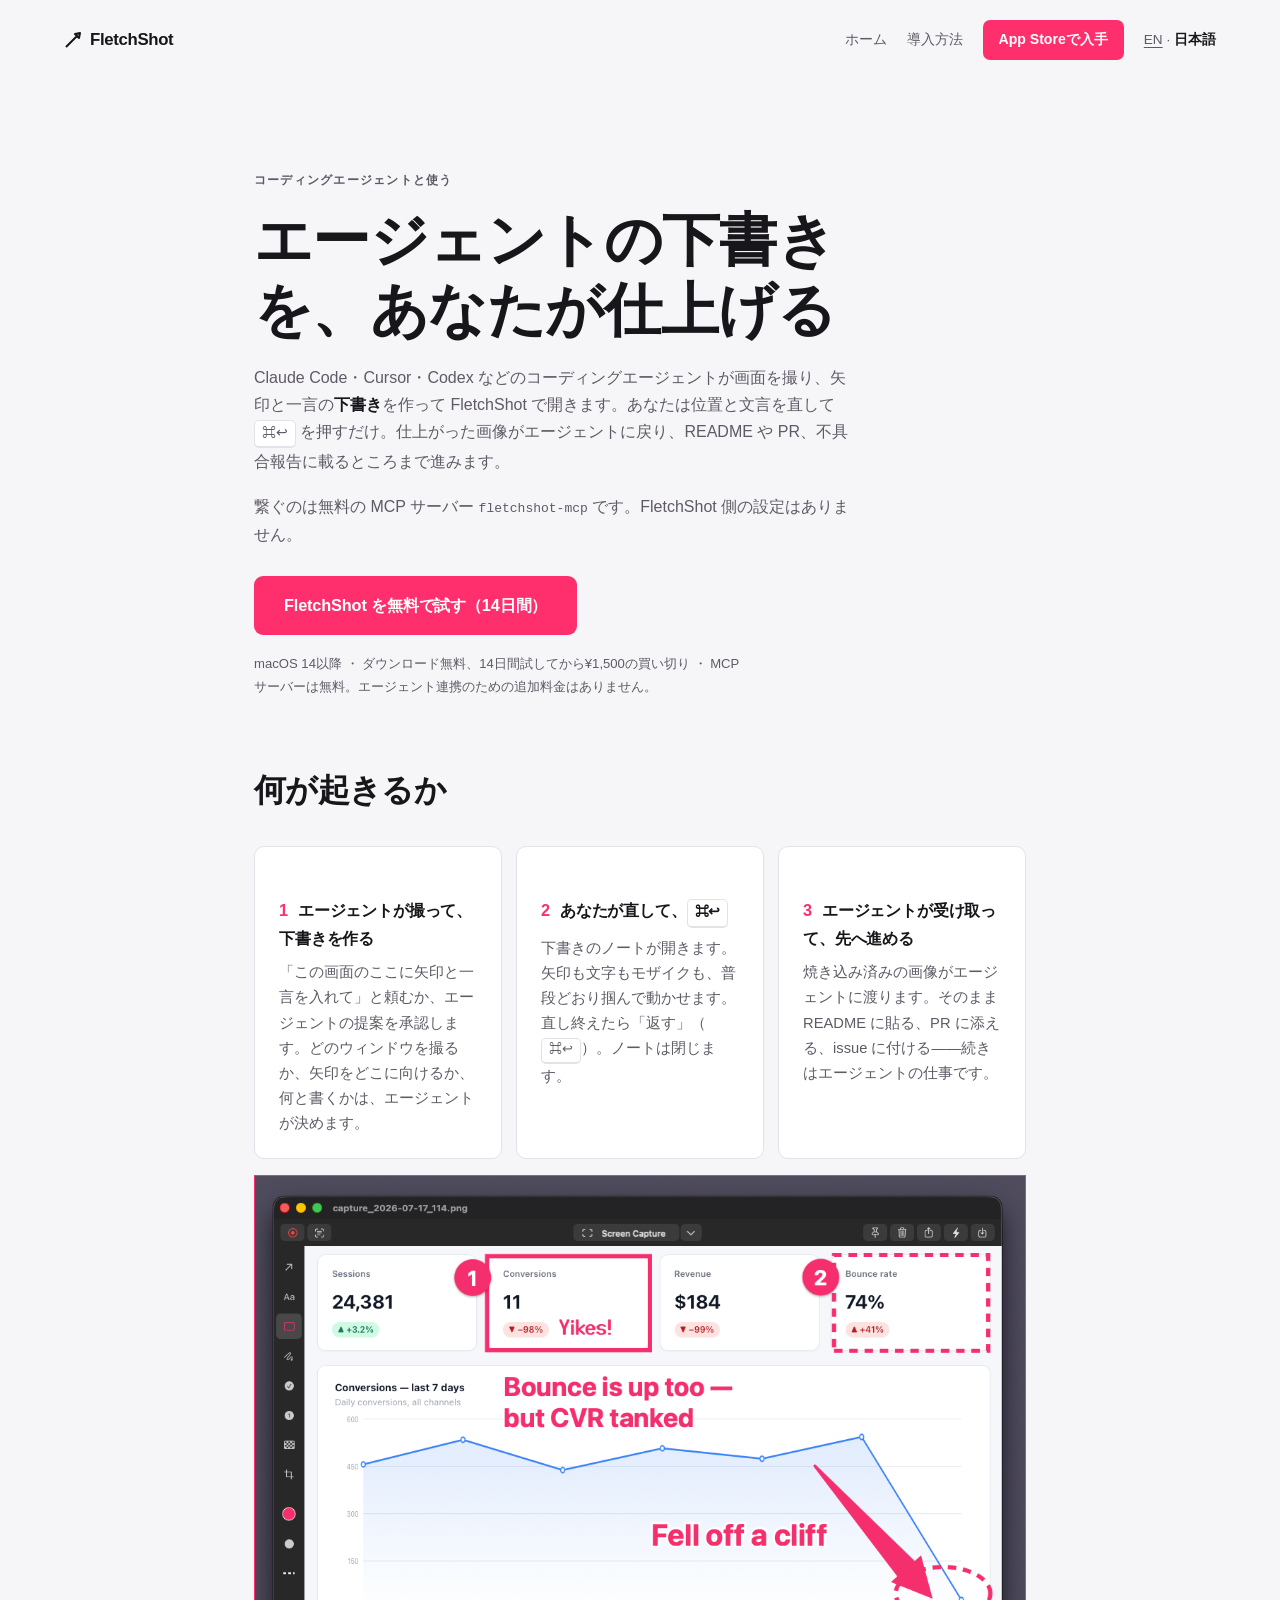
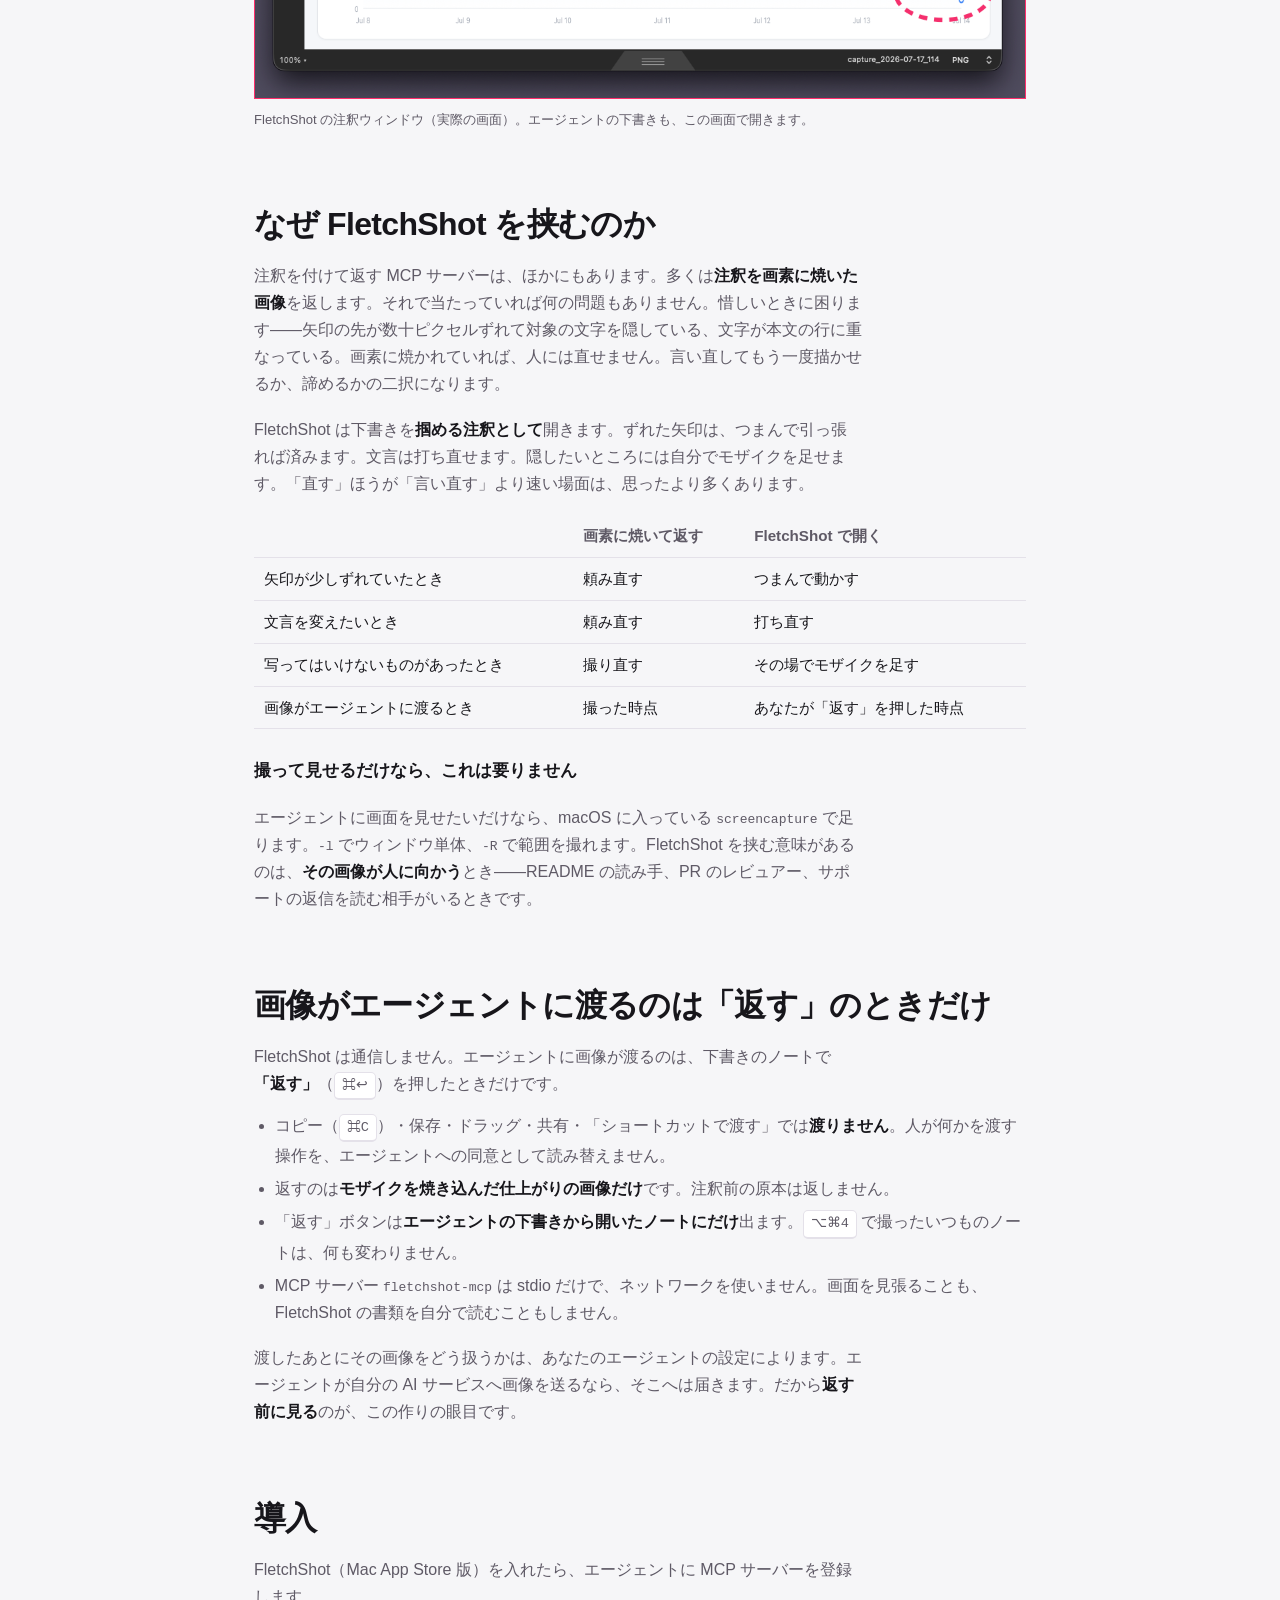
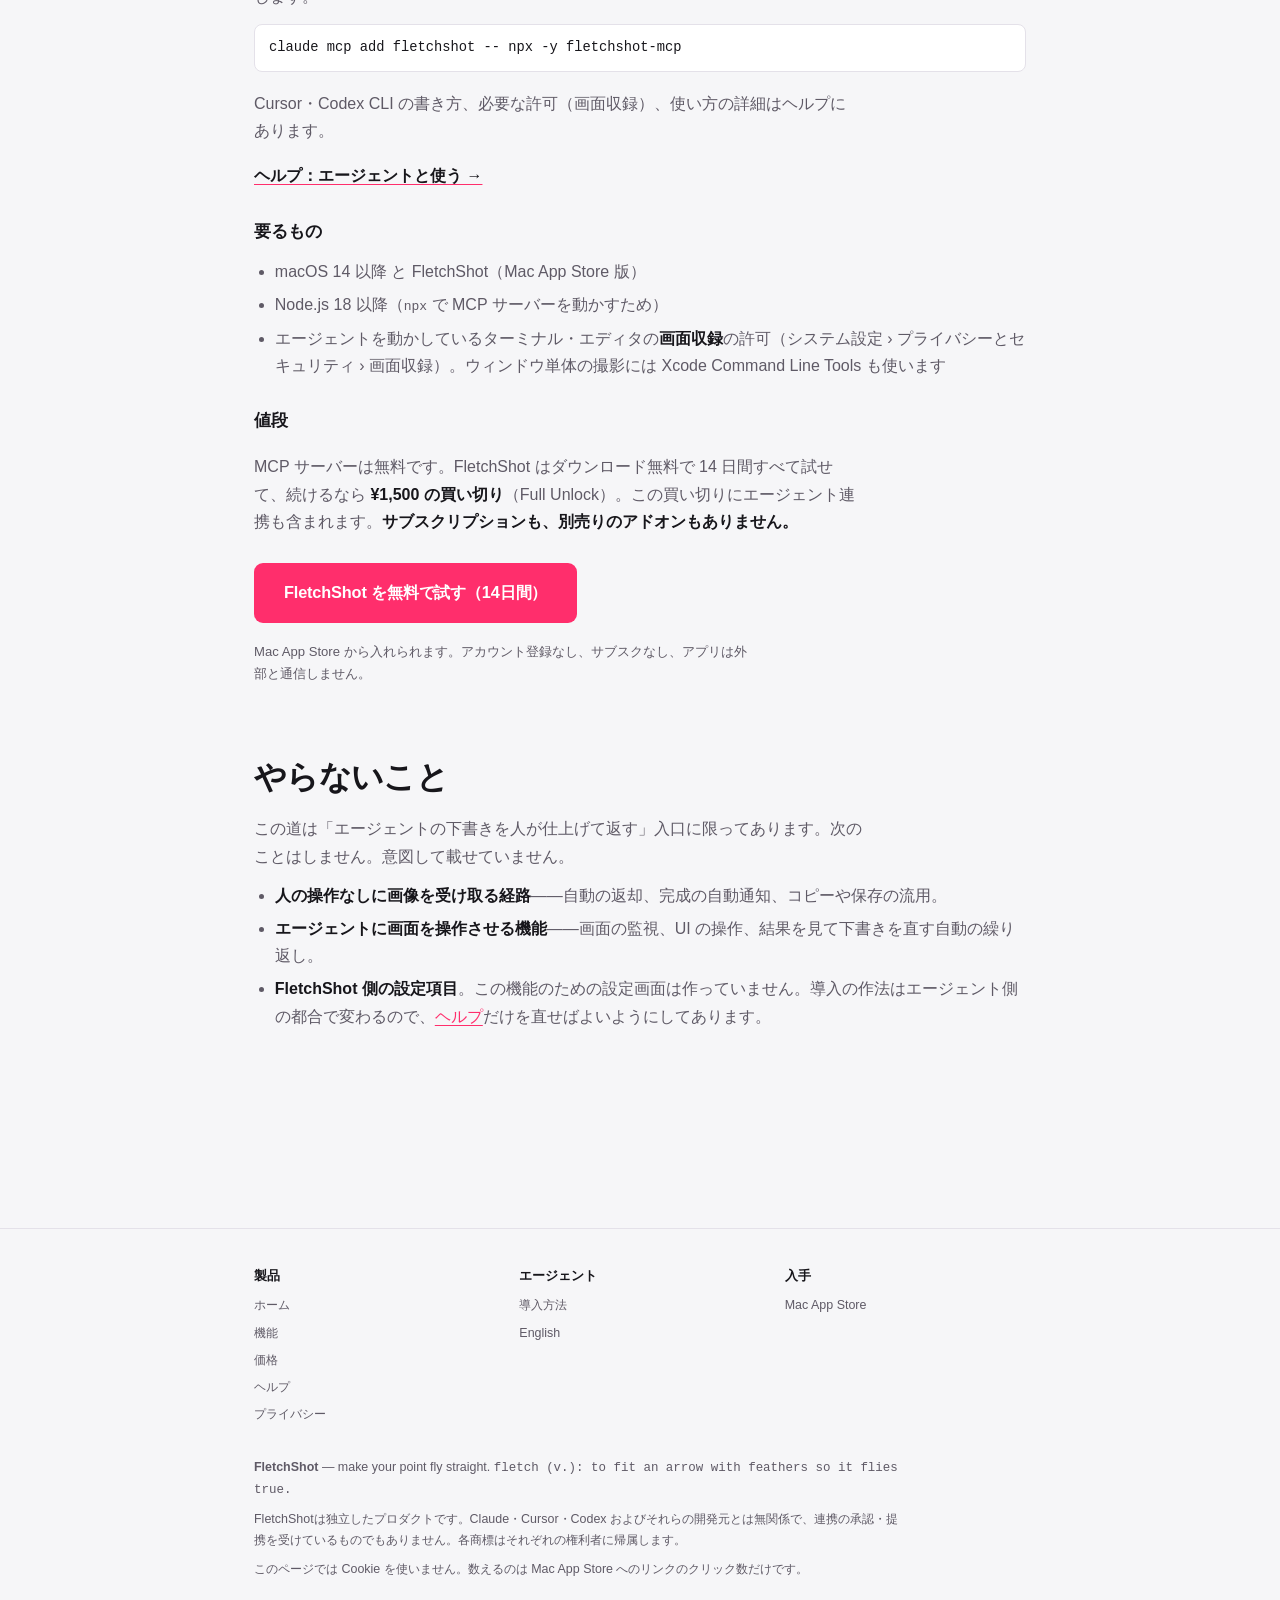
==== agent-ja.html @ acd8862a "sync: fletch@d38c349" ====
<!DOCTYPE html>
<html lang="ja">
<head>
<meta charset="utf-8">
<meta name="viewport" content="width=device-width, initial-scale=1">
<title>エージェントの下書きを、あなたが仕上げる | FletchShot</title>
<meta name="description" content="Claude Code・Cursor・Codex が画面を撮り、矢印と一言の下書きを作って FletchShot で開きます。あなたは位置を直して ⌘↩ を押すだけ。仕上がった画像がエージェントに戻り、README や PR に載ります。無料の MCP サーバー fletchshot-mcp で繋ぎます。">
<meta property="og:title" content="エージェントの下書きを、あなたが仕上げる — FletchShot MCP">
<meta property="og:description" content="エージェントが下書き、あなたが直して ⌘↩、エージェントが受け取る。注釈は画素に焼かずに、掴める状態で開きます。">
<meta property="og:type" content="website">
<link rel="canonical" href="https://fletchshot.app/agent-ja.html">
<link rel="alternate" hreflang="en" href="https://fletchshot.app/agent.html">
<link rel="alternate" hreflang="ja" href="https://fletchshot.app/agent-ja.html">
<link rel="alternate" hreflang="x-default" href="https://fletchshot.app/agent.html">
<link rel="stylesheet" href="style.css">
</head>
<body>

<header class="site">
  <a class="wordmark" href="ja.html">
    <svg width="18" height="18" viewBox="0 0 18 18" aria-hidden="true"><path d="M2 16 L13 5 L11 3 L16 2 L15 7 L13 5" fill="none" stroke="currentColor" stroke-width="2" stroke-linejoin="round"/></svg>
    FletchShot
  </a>
  <nav class="nav" aria-label="サイト内">
    <a class="navlink" href="ja.html">ホーム</a>
    <a class="navlink" href="help-ja.html#agent">導入方法</a>
    <a class="navcta storecta" data-store href="https://apps.apple.com/app/id6789836061">App Storeで入手</a>
    <span class="lang" aria-label="言語"><a href="agent.html">EN</a> · <strong>日本語</strong></span>
  </nav>
</header>

<main>

<section>
  <div class="wrap prose">
    <p class="kicker">コーディングエージェントと使う</p>
    <h1 class="head">エージェントの下書きを、あなたが仕上げる</h1>
    <p>Claude Code・Cursor・Codex などのコーディングエージェントが画面を撮り、矢印と一言の<strong>下書き</strong>を作って FletchShot で開きます。あなたは位置と文言を直して <kbd>⌘↩</kbd> を押すだけ。仕上がった画像がエージェントに戻り、README や PR、不具合報告に載るところまで進みます。</p>
    <p>繋ぐのは無料の MCP サーバー <code>fletchshot-mcp</code> です。FletchShot 側の設定はありません。</p>
    <div class="cta-block">
      <a class="storecta primary" data-store href="https://apps.apple.com/app/id6789836061">FletchShot を無料で試す（14日間）</a>
      <p class="ctanote">macOS 14以降 ・ ダウンロード無料、14日間試してから¥1,500の買い切り ・ MCP サーバーは無料。エージェント連携のための追加料金はありません。</p>
    </div>
  </div>
</section>

<section id="flow">
  <div class="wrap prose">
    <h2 class="head">何が起きるか</h2>
    <div class="four">
      <div class="item">
        <h3><span class="n">1</span>エージェントが撮って、下書きを作る</h3>
        <p>「この画面のここに矢印と一言を入れて」と頼むか、エージェントの提案を承認します。どのウィンドウを撮るか、矢印をどこに向けるか、何と書くかは、エージェントが決めます。</p>
      </div>
      <div class="item">
        <h3><span class="n">2</span>あなたが直して、<kbd>⌘↩</kbd></h3>
        <p>下書きのノートが開きます。矢印も文字もモザイクも、普段どおり掴んで動かせます。直し終えたら「返す」（<kbd>⌘↩</kbd>）。ノートは閉じます。</p>
      </div>
      <div class="item">
        <h3><span class="n">3</span>エージェントが受け取って、先へ進める</h3>
        <p>焼き込み済みの画像がエージェントに渡ります。そのまま README に貼る、PR に添える、issue に付ける——続きはエージェントの仕事です。</p>
      </div>
    </div>
    <figure class="media" data-media>
      <div class="frame">
        <img src="media/annotate.png" alt="FletchShot の注釈ウィンドウ。撮った画面の上に、ピンクの太さの変わる矢印・四角・文字・番号スタンプを描いたところ" width="1090" height="740" loading="lazy">
      </div>
      <figcaption>FletchShot の注釈ウィンドウ（実際の画面）。エージェントの下書きも、この画面で開きます。</figcaption>
    </figure>
  </div>
</section>

<section id="why">
  <div class="wrap prose">
    <h2 class="head">なぜ FletchShot を挟むのか</h2>
    <p>注釈を付けて返す MCP サーバーは、ほかにもあります。多くは<strong>注釈を画素に焼いた画像</strong>を返します。それで当たっていれば何の問題もありません。惜しいときに困ります——矢印の先が数十ピクセルずれて対象の文字を隠している、文字が本文の行に重なっている。画素に焼かれていれば、人には直せません。言い直してもう一度描かせるか、諦めるかの二択になります。</p>
    <p>FletchShot は下書きを<strong>掴める注釈として</strong>開きます。ずれた矢印は、つまんで引っ張れば済みます。文言は打ち直せます。隠したいところには自分でモザイクを足せます。「直す」ほうが「言い直す」より速い場面は、思ったより多くあります。</p>
    <table class="helptable">
      <tr><th></th><th>画素に焼いて返す</th><th>FletchShot で開く</th></tr>
      <tr><td>矢印が少しずれていたとき</td><td>頼み直す</td><td>つまんで動かす</td></tr>
      <tr><td>文言を変えたいとき</td><td>頼み直す</td><td>打ち直す</td></tr>
      <tr><td>写ってはいけないものがあったとき</td><td>撮り直す</td><td>その場でモザイクを足す</td></tr>
      <tr><td>画像がエージェントに渡るとき</td><td>撮った時点</td><td>あなたが「返す」を押した時点</td></tr>
    </table>
    <h3>撮って見せるだけなら、これは要りません</h3>
    <p>エージェントに画面を見せたいだけなら、macOS に入っている <code>screencapture</code> で足ります。<code>-l</code> でウィンドウ単体、<code>-R</code> で範囲を撮れます。FletchShot を挟む意味があるのは、<strong>その画像が人に向かう</strong>とき——README の読み手、PR のレビュアー、サポートの返信を読む相手がいるときです。</p>
  </div>
</section>

<section id="privacy">
  <div class="wrap prose">
    <h2 class="head">画像がエージェントに渡るのは「返す」のときだけ</h2>
    <p>FletchShot は通信しません。エージェントに画像が渡るのは、下書きのノートで<strong>「返す」</strong>（<kbd>⌘↩</kbd>）を押したときだけです。</p>
    <ul>
      <li>コピー（<kbd>⌘C</kbd>）・保存・ドラッグ・共有・「ショートカットで渡す」では<strong>渡りません</strong>。人が何かを渡す操作を、エージェントへの同意として読み替えません。</li>
      <li>返すのは<strong>モザイクを焼き込んだ仕上がりの画像だけ</strong>です。注釈前の原本は返しません。</li>
      <li>「返す」ボタンは<strong>エージェントの下書きから開いたノートにだけ</strong>出ます。<kbd>⌥⌘4</kbd> で撮ったいつものノートは、何も変わりません。</li>
      <li>MCP サーバー <code>fletchshot-mcp</code> は stdio だけで、ネットワークを使いません。画面を見張ることも、FletchShot の書類を自分で読むこともしません。</li>
    </ul>
    <p>渡したあとにその画像をどう扱うかは、あなたのエージェントの設定によります。エージェントが自分の AI サービスへ画像を送るなら、そこへは届きます。だから<strong>返す前に見る</strong>のが、この作りの眼目です。</p>
  </div>
</section>

<section id="setup">
  <div class="wrap prose">
    <h2 class="head">導入</h2>
    <p>FletchShot（Mac App Store 版）を入れたら、エージェントに MCP サーバーを登録します。</p>
    <code class="cmd">claude mcp add fletchshot -- npx -y fletchshot-mcp</code>
    <p>Cursor・Codex CLI の書き方、必要な許可（画面収録）、使い方の詳細はヘルプにあります。</p>
    <p><a href="help-ja.html#agent"><strong>ヘルプ：エージェントと使う →</strong></a></p>
    <h3>要るもの</h3>
    <ul>
      <li>macOS 14 以降 と FletchShot（Mac App Store 版）</li>
      <li>Node.js 18 以降（<code>npx</code> で MCP サーバーを動かすため）</li>
      <li>エージェントを動かしているターミナル・エディタの<strong>画面収録</strong>の許可（システム設定 › プライバシーとセキュリティ › 画面収録）。ウィンドウ単体の撮影には Xcode Command Line Tools も使います</li>
    </ul>
    <h3>値段</h3>
    <p>MCP サーバーは無料です。FletchShot はダウンロード無料で 14 日間すべて試せて、続けるなら <strong>¥1,500 の買い切り</strong>（Full Unlock）。この買い切りにエージェント連携も含まれます。<strong>サブスクリプションも、別売りのアドオンもありません。</strong></p>
    <div class="cta-block">
      <a class="storecta primary" data-store href="https://apps.apple.com/app/id6789836061">FletchShot を無料で試す（14日間）</a>
      <p class="ctanote">Mac App Store から入れられます。アカウント登録なし、サブスクなし、アプリは外部と通信しません。</p>
    </div>
  </div>
</section>

<section id="scope">
  <div class="wrap prose">
    <h2 class="head">やらないこと</h2>
    <p>この道は「エージェントの下書きを人が仕上げて返す」入口に限ってあります。次のことはしません。意図して載せていません。</p>
    <ul>
      <li><strong>人の操作なしに画像を受け取る経路</strong>——自動の返却、完成の自動通知、コピーや保存の流用。</li>
      <li><strong>エージェントに画面を操作させる機能</strong>——画面の監視、UI の操作、結果を見て下書きを直す自動の繰り返し。</li>
      <li><strong>FletchShot 側の設定項目</strong>。この機能のための設定画面は作っていません。導入の作法はエージェント側の都合で変わるので、<a href="help-ja.html#agent">ヘルプ</a>だけを直せばよいようにしてあります。</li>
    </ul>
  </div>
</section>

</main>

<footer class="site">
  <div class="wrap">
    <div class="cols">
      <div>
        <h4>製品</h4>
        <a href="ja.html">ホーム</a>
        <a href="ja.html#features">機能</a>
        <a href="ja.html#pricing">価格</a>
        <a href="help-ja.html">ヘルプ</a>
        <a href="privacy-ja.html">プライバシー</a>
      </div>
      <div>
        <h4>エージェント</h4>
        <a href="help-ja.html#agent">導入方法</a>
        <a href="agent.html">English</a>
      </div>
      <div>
        <h4>入手</h4>
        <a data-store href="https://apps.apple.com/app/id6789836061">Mac App Store</a>
      </div>
    </div>
    <p><strong>FletchShot</strong> — make your point fly straight. <span class="mono">fletch (v.): to fit an arrow with feathers so it flies true.</span></p>
    <p>FletchShotは独立したプロダクトです。Claude・Cursor・Codex およびそれらの開発元とは無関係で、連携の承認・提携を受けているものでもありません。各商標はそれぞれの権利者に帰属します。</p>
    <p>このページでは Cookie を使いません。数えるのは Mac App Store へのリンクのクリック数だけです。</p>
  </div>
</footer>

<script src="lp.js"></script>
</body>
</html>
---- style.css ----
/* FletchShot LP — デザイントークン
   世界観: スクリーンショット撮影オーバーレイ。ページ自体が「注釈されたスクショ」。
   ピンクは Skitch 2.9 実機採寸の確定値 sRGB #FF2E6C（2026-07-06）。
   ダーク面は同系の明度違い。 */

:root {
  --bg: #f6f6f8;
  --ink: #17161b;
  --muted: #5f5a66;
  --card: #ffffff;
  --line: #e4e1e9;
  --pink: #ff2e6c;
  --pink-soft: rgba(255, 46, 108, 0.10);
  --dim: rgba(23, 22, 27, 0.045);
}
@media (prefers-color-scheme: dark) {
  :root {
    --bg: #14121a;
    --ink: #f3f0f6;
    --muted: #a49bae;
    --card: #1d1a24;
    --line: #2c2836;
    --pink: #ff5c8c;
    --pink-soft: rgba(255, 92, 140, 0.12);
    --dim: rgba(243, 240, 246, 0.05);
  }
}
:root[data-theme="dark"] {
  --bg: #14121a;
  --ink: #f3f0f6;
  --muted: #a49bae;
  --card: #1d1a24;
  --line: #2c2836;
  --pink: #ff5c8c;
  --pink-soft: rgba(255, 92, 140, 0.12);
  --dim: rgba(243, 240, 246, 0.05);
}
:root[data-theme="light"] {
  --bg: #f6f6f8;
  --ink: #17161b;
  --muted: #5f5a66;
  --card: #ffffff;
  --line: #e4e1e9;
  --pink: #ff2e6c;
  --pink-soft: rgba(255, 46, 108, 0.10);
  --dim: rgba(23, 22, 27, 0.045);
}

* { margin: 0; padding: 0; box-sizing: border-box; }

html { scroll-behavior: smooth; }
@media (prefers-reduced-motion: reduce) {
  html { scroll-behavior: auto; }
  * { animation: none !important; transition: none !important; }
}

body {
  /* 製品と同じくmacOSネイティブの書体で組む（それ自体が表明） */
  font-family: -apple-system, BlinkMacSystemFont, "SF Pro Text",
    "Hiragino Sans", "Helvetica Neue", Arial, sans-serif;
  background: var(--bg);
  color: var(--ink);
  line-height: 1.7;
  -webkit-font-smoothing: antialiased;
}

.mono {
  font-family: ui-monospace, "SF Mono", SFMono-Regular, Menlo, monospace;
  font-feature-settings: "tnum";
}

a { color: var(--pink); text-decoration-thickness: 1px; text-underline-offset: 3px; }
a:hover { text-decoration: none; }
:focus-visible { outline: 2px solid var(--pink); outline-offset: 3px; border-radius: 2px; }

.wrap { max-width: 820px; margin: 0 auto; padding: 0 24px; }

/* ─── ヘッダ ─── */
header.site {
  display: flex; justify-content: space-between; align-items: center;
  max-width: 1200px; margin: 0 auto; padding: 20px 24px;
}
.wordmark {
  font-weight: 800; letter-spacing: -0.02em; font-size: 1.05rem;
  color: var(--ink); text-decoration: none;
  display: inline-flex; align-items: center; gap: 8px;
}
.wordmark svg { display: block; }
.nav { display: flex; align-items: center; gap: 20px; }
.nav .navlink {
  font-size: 0.88rem; color: var(--muted); text-decoration: none;
}
.nav .navlink:hover { color: var(--ink); }
.nav .navcta {
  font-size: 0.88rem; font-weight: 650; color: #fff; text-decoration: none;
  background: var(--pink); padding: 8px 16px; border-radius: 7px;
}
.nav .navcta:hover { filter: brightness(1.07); }
@media (max-width: 680px) { .nav .navlink, .nav .lang { display: none; } .nav .navcta { white-space: nowrap; } }  /* 言語の切替はスマホではフッタの一覧から */
.lang { font-size: 0.85rem; color: var(--muted); }
.lang a { color: var(--muted); }
.lang strong { color: var(--ink); font-weight: 600; }

/* ─── 更新情報バナー ─── */
.updatebanner {
  display: flex; flex-wrap: wrap; justify-content: center; align-items: center;
  gap: 8px; padding: 10px 24px; background: var(--pink-soft);
  border-bottom: 1px solid var(--line);
  font-size: 0.88rem; color: var(--ink); text-align: center;
}
.updatebanner strong { font-weight: 700; }
.updatebanner a { color: var(--pink); font-weight: 650; text-decoration: none; }
.updatebanner a:hover { text-decoration: underline; }

/* ─── ヒーロー ─── */
.hero { position: relative; padding: 9vh 0 96px; }
.hero-grid { display: grid; gap: 48px; align-items: center; }
.hero-shot .media { margin-top: 0; }
@media (min-width: 1020px) {
  .hero-grid { grid-template-columns: 11fr 9fr; gap: 56px; }
}
@media (max-width: 1019px) {
  .hero-shot { max-width: 640px; }
}
#arrowCanvas {
  position: absolute; inset: 0; width: 100%; height: 100%;
  pointer-events: none; z-index: 2;
}
.eyebrow {
  font-size: 0.78rem; text-transform: uppercase; letter-spacing: 0.12em;
  color: var(--muted); margin-bottom: 20px;
}
html[lang="ja"] .eyebrow { text-transform: none; letter-spacing: 0.08em; font-size: 0.82rem; }
h1 {
  font-size: clamp(2.5rem, 7.2vw, 4.4rem);
  line-height: 1.06; letter-spacing: -0.03em; font-weight: 800;
  text-wrap: balance;
}
html[lang="ja"] h1 { line-height: 1.22; letter-spacing: -0.01em; font-size: clamp(2.1rem, 6vw, 3.6rem); }
h1 .accent { color: var(--pink); }
.hero .sub {
  margin-top: 28px; font-size: 1.06rem; color: var(--muted); max-width: 34em;
}
.hero .sub strong { color: var(--ink); font-weight: 600; }

/* 選択範囲フレーム演出（装飾のみ。CTAとは重ねない——撮影オーバーレイの世界観の記号として残す） */
.capture-decor {
  position: relative; margin-top: 64px; max-width: 480px; height: 168px;
  border: 1.5px solid var(--pink);
  background: var(--card);
  box-shadow: 0 0 0 9999px var(--dim);
}
.capture-decor .handle, .media .handle {
  position: absolute; width: 7px; height: 7px;
  background: var(--card); border: 1.5px solid var(--pink);
  z-index: 1;
}
.capture-decor .readout {
  position: absolute; top: -26px; right: -1.5px;
  font-size: 0.72rem; color: var(--pink);
  background: var(--bg); padding: 1px 7px;
  border: 1px solid var(--line);
}

/* Mac App Store CTA。ヒーローのみ公式バッジ（.storecta.badge）——Appleガイドラインの
   「Use one App Store badge per layout」に従い1ページ1バッジ。バッジは改変・装飾・アニメーション
   禁止のため背景色やhover効果を付けず、高さ54px（規約最小40px以上）・周囲クリアスペース
   （高さの1/4=13.5px以上）を確保する。最下部・nav・フッタは自前デザインのまま（規約対象外）。
   data-store 属性でJSがhrefを注入するのは全CTA共通 */
.cta-block { margin-top: 28px; }
.storecta {
  display: inline-flex; align-items: center;
  text-decoration: none; font-family: inherit;
}
.storecta.primary {
  background: var(--pink); color: #fff; font-weight: 700;
  padding: 16px 30px; border-radius: 9px;
  font-size: 1.02rem; letter-spacing: -0.01em;
}
.storecta.primary:hover { filter: brightness(1.07); }
.storecta.badge img { display: block; height: 54px; width: auto; }
.storecta.disabled { pointer-events: none; opacity: 0.45; cursor: not-allowed; }
.ctanote { margin-top: 14px; font-size: 0.82rem; color: var(--muted); }

/* FAQ内の縮退フォーム（アップデート通知1件のみ） */
form.signup.mini { max-width: 420px; }
form.signup { margin-top: 18px; display: flex; gap: 10px; flex-wrap: wrap; }
form.signup input[type="email"] {
  flex: 1 1 200px; padding: 11px 14px; font-size: 0.95rem;
  border: 1px solid var(--line); border-radius: 7px;
  background: var(--bg); color: var(--ink);
  font-family: inherit;
}
form.signup input[type="email"]::placeholder { color: var(--muted); }
form.signup button {
  padding: 11px 22px; font-size: 0.95rem; font-weight: 650;
  background: var(--pink); color: #fff;
  border: none; border-radius: 7px; cursor: pointer;
  font-family: inherit;
}
form.signup button:hover { filter: brightness(1.07); }
.formnote { margin-top: 12px; font-size: 0.78rem; color: var(--muted); }
.formmsg { margin-top: 12px; font-size: 0.88rem; font-weight: 600; display: none; }
.formmsg.ok { display: block; color: var(--pink); }
.formmsg.err { display: block; color: var(--muted); }

/* ─── セクション共通 ─── */
section { padding: 72px 0 0; }
section:last-of-type { padding-bottom: 96px; }
.kicker {
  font-size: 0.78rem; text-transform: uppercase; letter-spacing: 0.12em;
  color: var(--pink); font-weight: 700; margin-bottom: 14px;
}
html[lang="ja"] .kicker { text-transform: none; letter-spacing: 0.1em; }
h2.head {
  font-size: clamp(1.5rem, 3.4vw, 2rem); font-weight: 800;
  letter-spacing: -0.02em; line-height: 1.25; text-wrap: balance;
}
section > .wrap > p, .prose p { margin-top: 18px; color: var(--muted); max-width: 38em; }
.prose strong, section p strong { color: var(--ink); font-weight: 600; }

/* タイムライン */
.timeline { margin-top: 32px; border-top: 1px solid var(--line); }
.timeline .row {
  display: grid; grid-template-columns: 9.5em 1fr; gap: 18px;
  padding: 18px 0; border-bottom: 1px solid var(--line);
  align-items: baseline;
}
.timeline .when { font-size: 0.82rem; color: var(--muted); }
.timeline .what { font-size: 0.97rem; }
.timeline .what em { font-style: normal; color: var(--pink); font-weight: 650; }
.timeline .row.now .when, .timeline .row.now .what { color: var(--ink); font-weight: 600; }
.fine { font-size: 0.78rem; color: var(--muted); margin-top: 12px; }

/* 4点セット */
.four { margin-top: 36px; display: grid; gap: 14px; }
.four .item {
  background: var(--card); border: 1px solid var(--line); border-radius: 10px;
  padding: 22px 24px;
}
.four .item h3 { font-size: 1.02rem; font-weight: 700; letter-spacing: -0.01em; }
.four .item h3 .n { color: var(--pink); margin-right: 10px; }
.four .item p { margin-top: 6px; font-size: 0.92rem; color: var(--muted); }
@media (min-width: 880px) { .four { grid-template-columns: repeat(3, 1fr); } }

/* 1機能=1セクションの2カラム（デスクトップで交互、モバイルで縦積み） */
.wrap-wide { max-width: 1200px; margin: 0 auto; padding: 0 24px; }
.feature { margin-top: 8px; display: grid; gap: 32px; align-items: center; }
.feature .ftext p { margin-top: 16px; color: var(--muted); max-width: 38em; }
.feature .ftext p strong { color: var(--ink); font-weight: 600; }
.feature .fmedia .media { margin-top: 0; }
@media (min-width: 880px) {
  .feature { grid-template-columns: 5fr 6fr; gap: 48px; }
  .feature.flip .fmedia { order: -1; }
}

/* ミニ機能グリッド */
.four.mini { grid-template-columns: repeat(auto-fill, minmax(200px, 1fr)); }
.four.mini .item { padding: 16px 18px; }
.four.mini .item h3 { font-size: 0.95rem; }
.four.mini .item p { font-size: 0.85rem; }

/* FAQ */
.faq { margin-top: 28px; border-top: 1px solid var(--line); }
.faq details { border-bottom: 1px solid var(--line); }
.faq summary {
  cursor: pointer; padding: 16px 0; font-weight: 650; font-size: 0.98rem;
  list-style: none; display: flex; justify-content: space-between; align-items: baseline; gap: 12px;
}
.faq summary::-webkit-details-marker { display: none; }
.faq summary::after { content: "+"; color: var(--pink); font-weight: 700; flex-shrink: 0; }
.faq details[open] summary::after { content: "−"; }
.faq details p { color: var(--muted); padding: 0 0 18px; max-width: 40em; }

/* 実機メディア（スクリーンショット/デモ動画）。選択範囲フレームの世界観を踏襲 */
.media { margin: 40px 0 0; }
.media .frame {
  position: relative;
  border: 1.5px solid var(--pink);
  background: var(--card);
}
.media img, .media video { display: block; width: 100%; height: auto; }
.media figcaption { margin-top: 10px; font-size: 0.82rem; color: var(--muted); }
/* 図解バッジ: アニメーション図解の枠に「実写ではない」ことを視認でも明示（aria-labelとの整合）。
   実写フォールバック画像に差し替わった枠では lp.js が data-diagram を外す */
.media .frame[data-diagram]::after {
  content: attr(data-diagram);
  position: absolute;
  top: 10px;
  right: 10px;
  padding: 3px 9px;
  font-family: ui-monospace, "SF Mono", SFMono-Regular, Menlo, monospace;
  font-size: 0.66rem;
  letter-spacing: 0.06em;
  color: var(--pink);
  background: var(--card);
  border: 1px solid var(--pink);
  opacity: 0.92;
  pointer-events: none;
}

/* 捨てるものリスト */
.refuse { margin-top: 32px; display: grid; grid-template-columns: repeat(auto-fill, minmax(180px, 1fr)); gap: 8px 24px; }
.refuse li {
  list-style: none; font-size: 0.95rem; color: var(--muted);
  text-decoration: line-through; text-decoration-color: var(--pink);
  text-decoration-thickness: 1.5px;
}
.refuse-note { margin-top: 24px; }

/* 価格 */
.deal {
  margin-top: 32px; background: var(--card); border: 1px solid var(--line);
  border-radius: 10px; padding: 28px; display: flex; gap: 28px; flex-wrap: wrap; align-items: baseline;
}
.deal .price { font-size: 2.2rem; font-weight: 800; letter-spacing: -0.02em; }
.deal .price small { font-size: 0.95rem; font-weight: 500; color: var(--muted); margin-left: 6px; }
.deal ul { list-style: none; font-size: 0.9rem; color: var(--muted); }
.deal ul li::before { content: "— "; color: var(--pink); }

/* フッタ */
footer.site {
  border-top: 1px solid var(--line); margin-top: 96px; padding: 36px 0 64px;
  font-size: 0.78rem; color: var(--muted);
}
footer.site p { max-width: 52em; margin-top: 8px; }
footer.site .cols {
  display: grid; grid-template-columns: repeat(auto-fit, minmax(150px, 1fr));
  gap: 24px; margin-bottom: 28px;
}
footer.site .cols h4 { font-size: 0.8rem; color: var(--ink); margin-bottom: 6px; font-weight: 700; }
footer.site .cols a { display: block; color: var(--muted); text-decoration: none; padding: 3px 0; }
footer.site .cols a:hover { color: var(--ink); }

@media (max-width: 760px) {
  #arrowCanvas { display: none; }
  .hero { padding-top: 5vh; }
}

/* ---- ヘルプページ（help.html / help-ja.html）専用 ---- */
kbd{display:inline-block;padding:1px 7px;border:1px solid var(--line);border-bottom-width:2px;border-radius:5px;background:var(--card);font-family:ui-monospace,'SF Mono',Menlo,monospace;font-size:.85em;white-space:nowrap}
.helptable{width:100%;border-collapse:collapse;margin-top:18px}
.helptable th,.helptable td{padding:8px 10px;border-bottom:1px solid var(--line);text-align:left;font-size:.95rem}
.helptable th{color:var(--muted);font-weight:600}
.prose h3{margin:28px 0 8px;font-size:1.05rem}
.prose ul{margin:12px 0 0 1.3em;color:var(--muted)}
.prose li{margin:6px 0}
/* 解説ページ（skitch-macos-28）の本文中の画像。見出しの直下に置くので上の余白を詰める（issue #22） */
.prose .media{margin-top:16px}

/* ---- 案内ページ（agent.html / agent-ja.html）専用 ----
   導入コマンドの1行ブロック。help 系の <code> の見た目は変えないよう、専用クラスだけに当てる */
.cmd{display:block;margin-top:14px;padding:12px 14px;border:1px solid var(--line);border-radius:8px;
  background:var(--card);color:var(--ink);font-family:ui-monospace,'SF Mono',SFMono-Regular,Menlo,monospace;
  font-size:.86rem;line-height:1.6;overflow-x:auto;white-space:pre;-webkit-user-select:all;user-select:all}
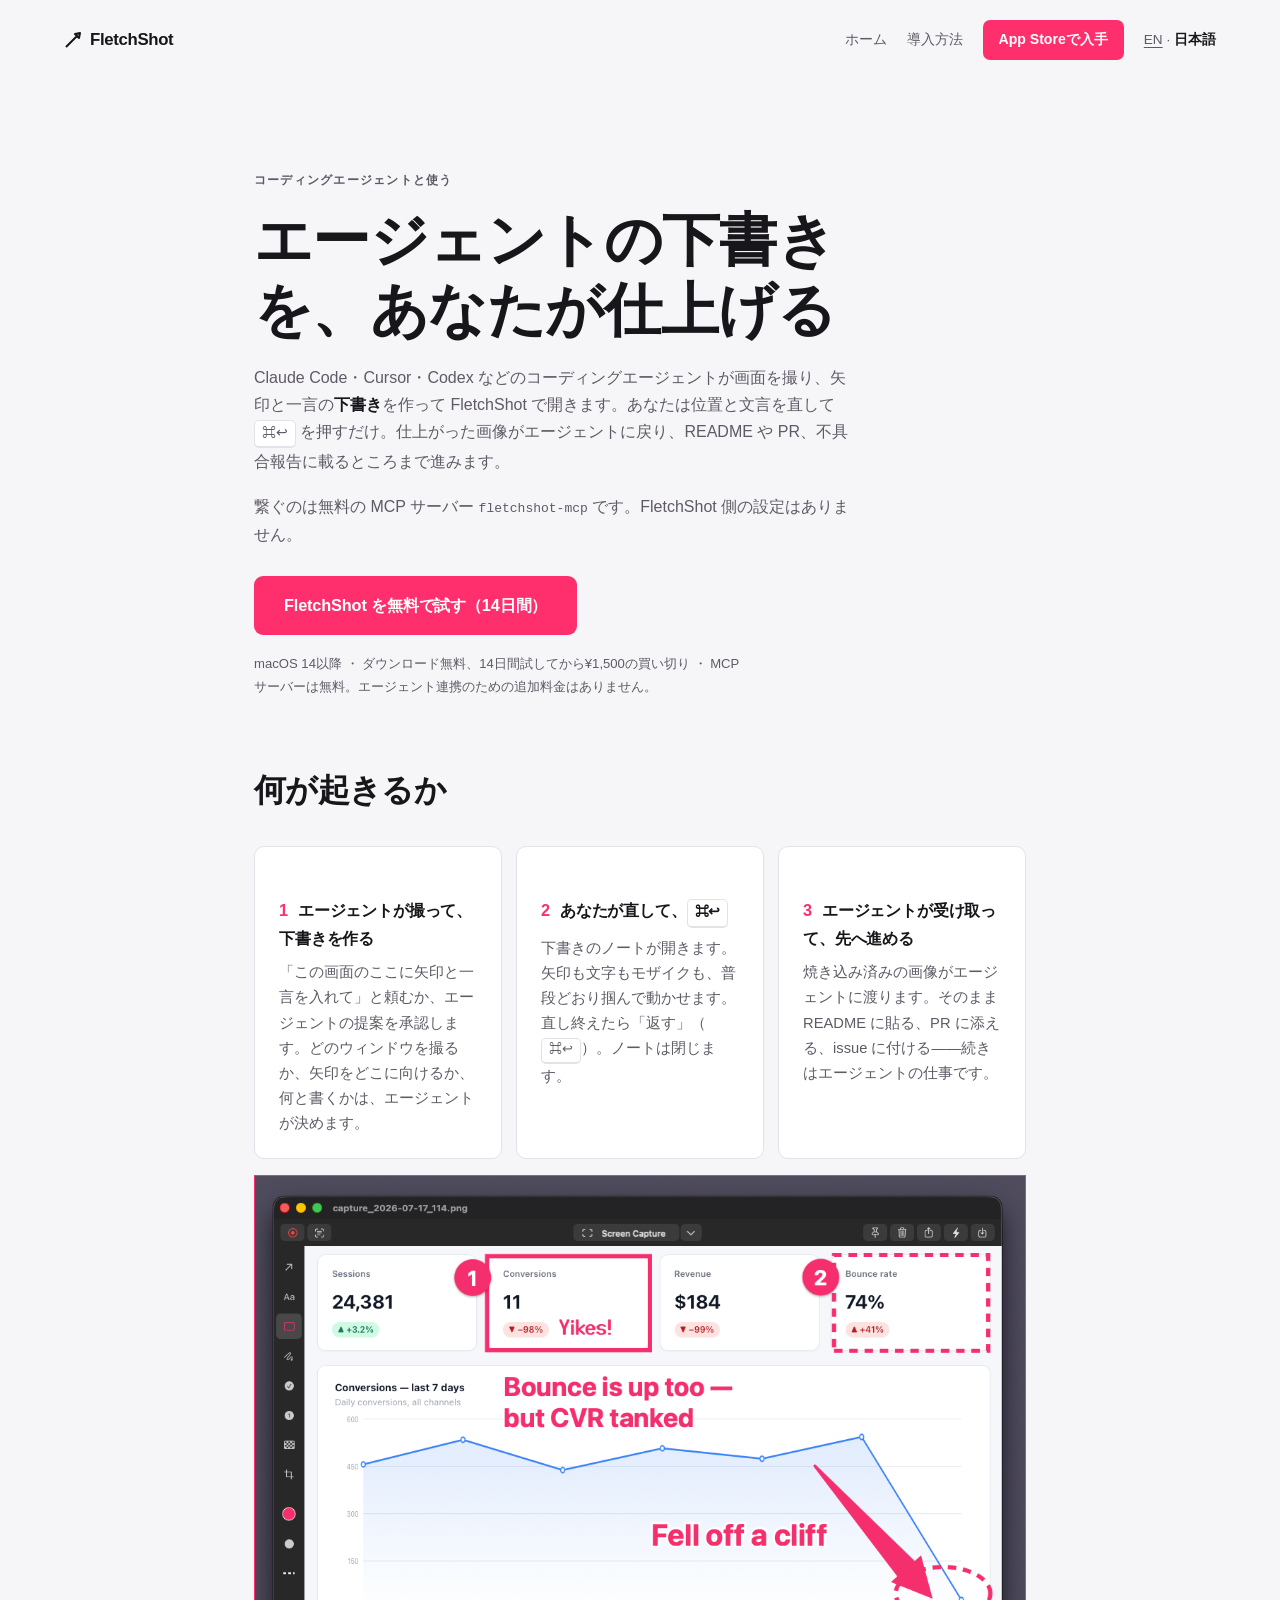
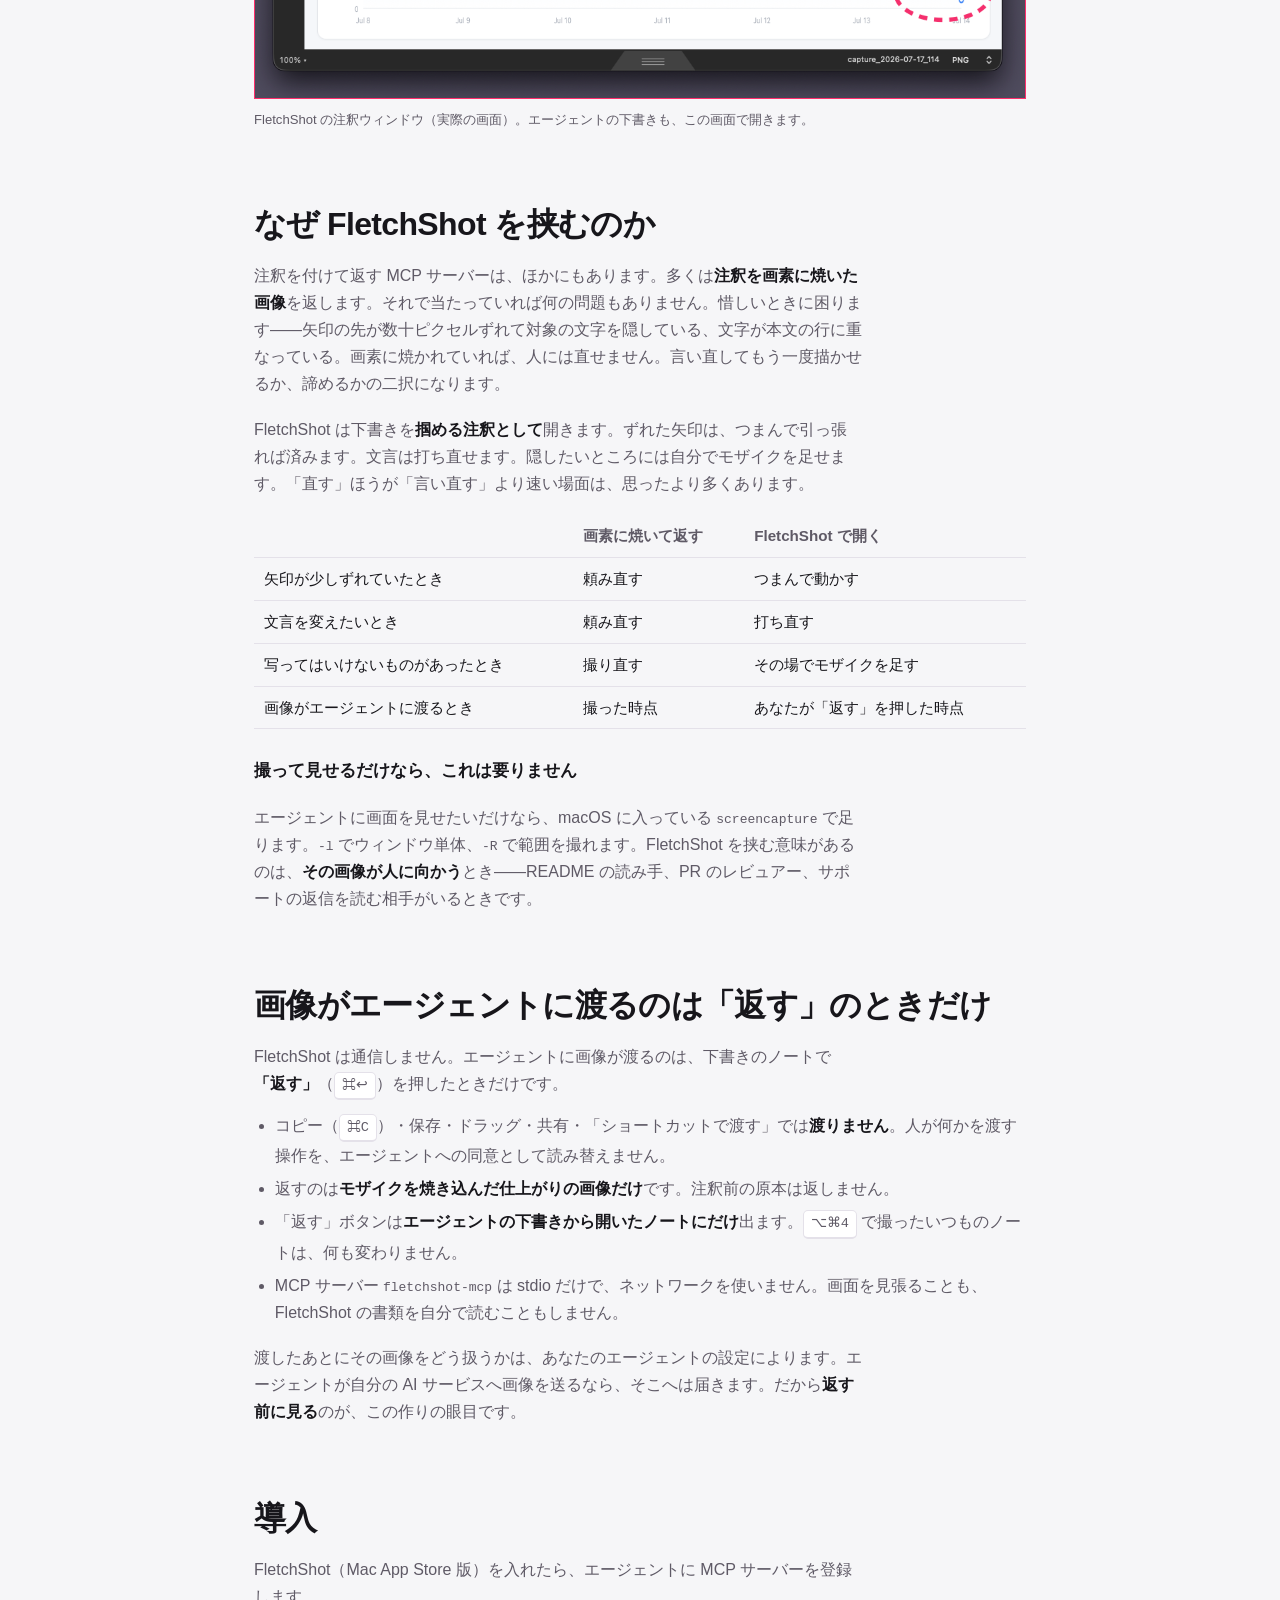
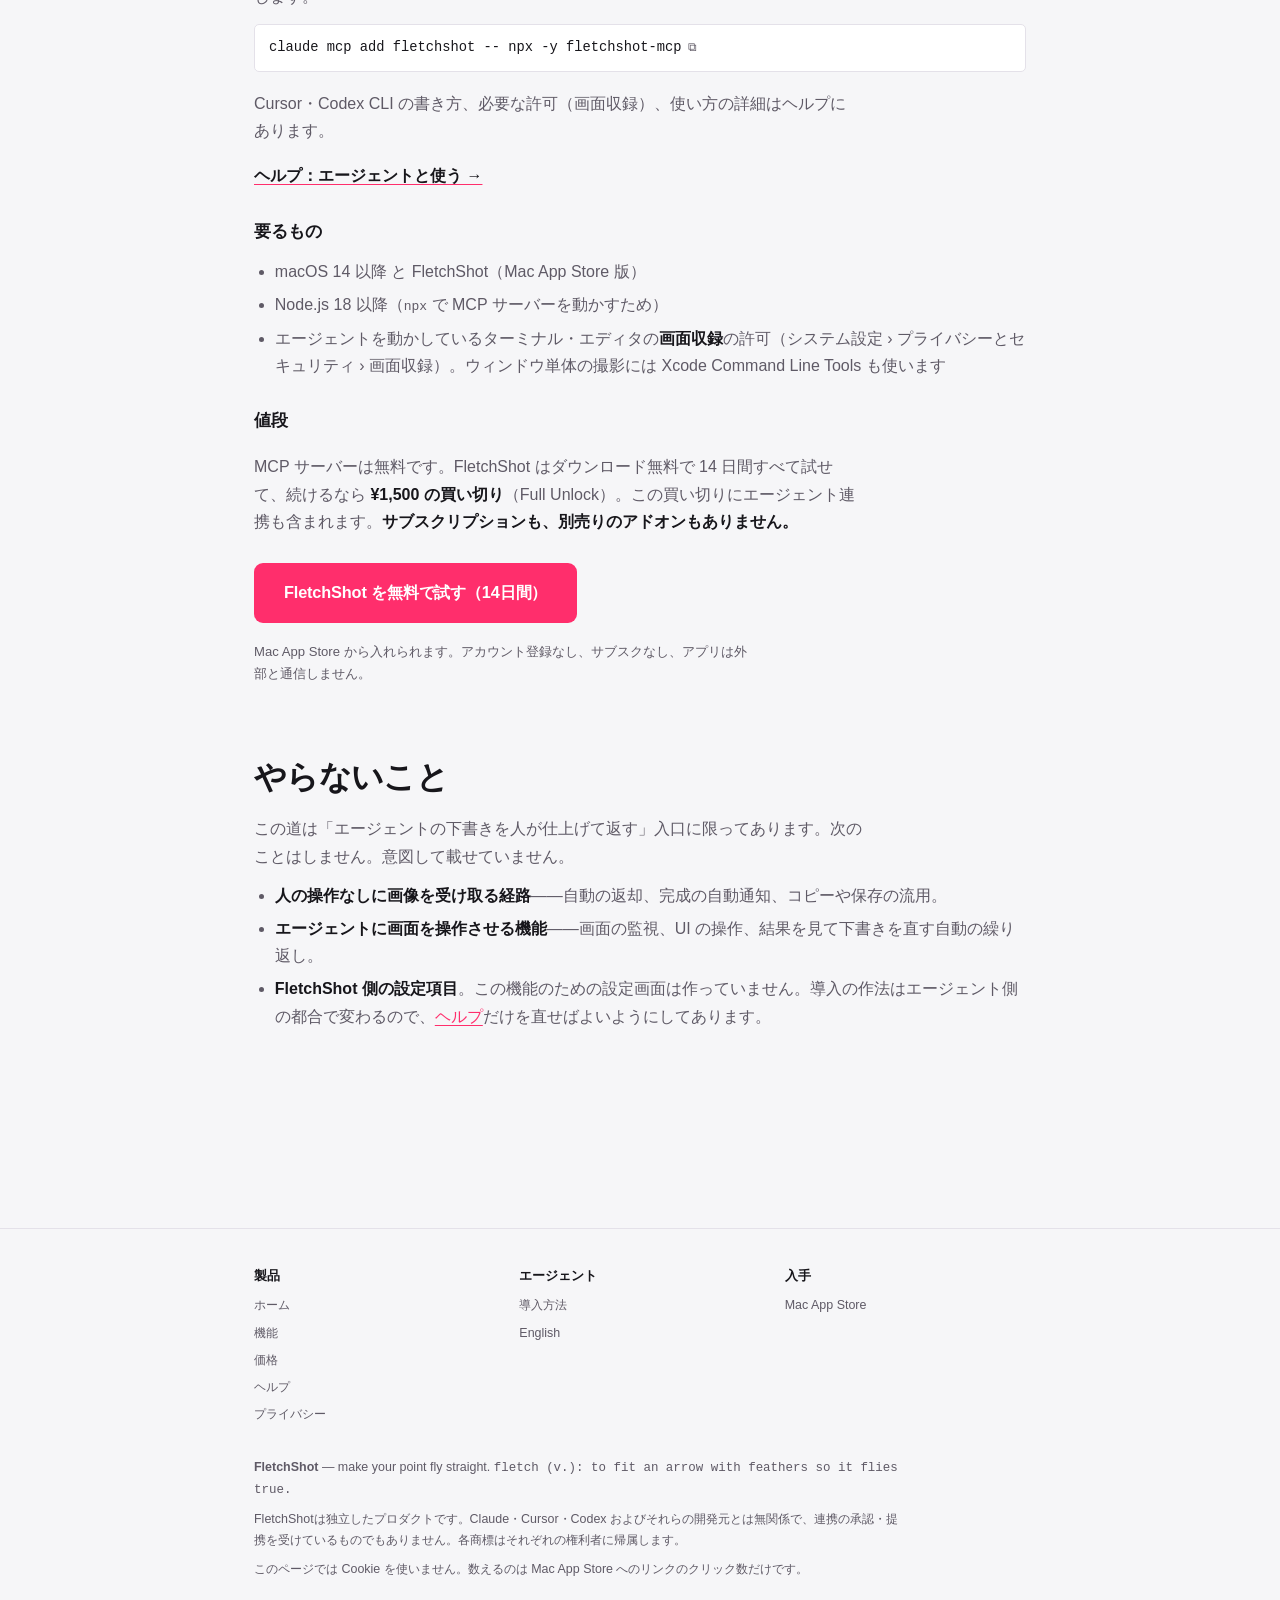
==== commit d1276eb3: "sync: fletch@a3a9a27" ====
--- a/agent-ja.html
+++ b/agent-ja.html
@@ -105,7 +105,7 @@
   <div class="wrap prose">
     <h2 class="head">導入</h2>
     <p>FletchShot（Mac App Store 版）を入れたら、エージェントに MCP サーバーを登録します。</p>
-    <code class="cmd">claude mcp add fletchshot -- npx -y fletchshot-mcp</code>
+    <code class="cmd copyable">claude mcp add fletchshot -- npx -y fletchshot-mcp</code>
     <p>Cursor・Codex CLI の書き方、必要な許可（画面収録）、使い方の詳細はヘルプにあります。</p>
     <p><a href="help-ja.html#agent"><strong>ヘルプ：エージェントと使う →</strong></a></p>
     <h3>要るもの</h3>
--- a/style.css
+++ b/style.css
@@ -352,4 +352,10 @@
    導入コマンドの1行ブロック。help 系の <code> の見た目は変えないよう、専用クラスだけに当てる */
 .cmd{display:block;margin-top:14px;padding:12px 14px;border:1px solid var(--line);border-radius:8px;
   background:var(--card);color:var(--ink);font-family:ui-monospace,'SF Mono',SFMono-Regular,Menlo,monospace;
-  font-size:.86rem;line-height:1.6;overflow-x:auto;white-space:pre;-webkit-user-select:all;user-select:all}
+  font-size:.86rem;line-height:1.6;overflow-x:auto;white-space:pre}
+
+/* クリックでコピーできるコマンド（help・agent の導入コマンド）。lp.js が role/tabindex/title を付ける */
+.copyable{cursor:pointer;border-radius:5px;transition:box-shadow .15s}
+.copyable:hover,.copyable:focus-visible{box-shadow:0 0 0 2px var(--pink-soft);outline:none}
+.copyable::after{content:"⧉";margin-left:.5em;color:var(--muted);font-size:.9em}
+.copyable.copied::after{content:"✓ " attr(data-copied);color:var(--pink);font-family:-apple-system,BlinkMacSystemFont,sans-serif;font-size:.8rem}
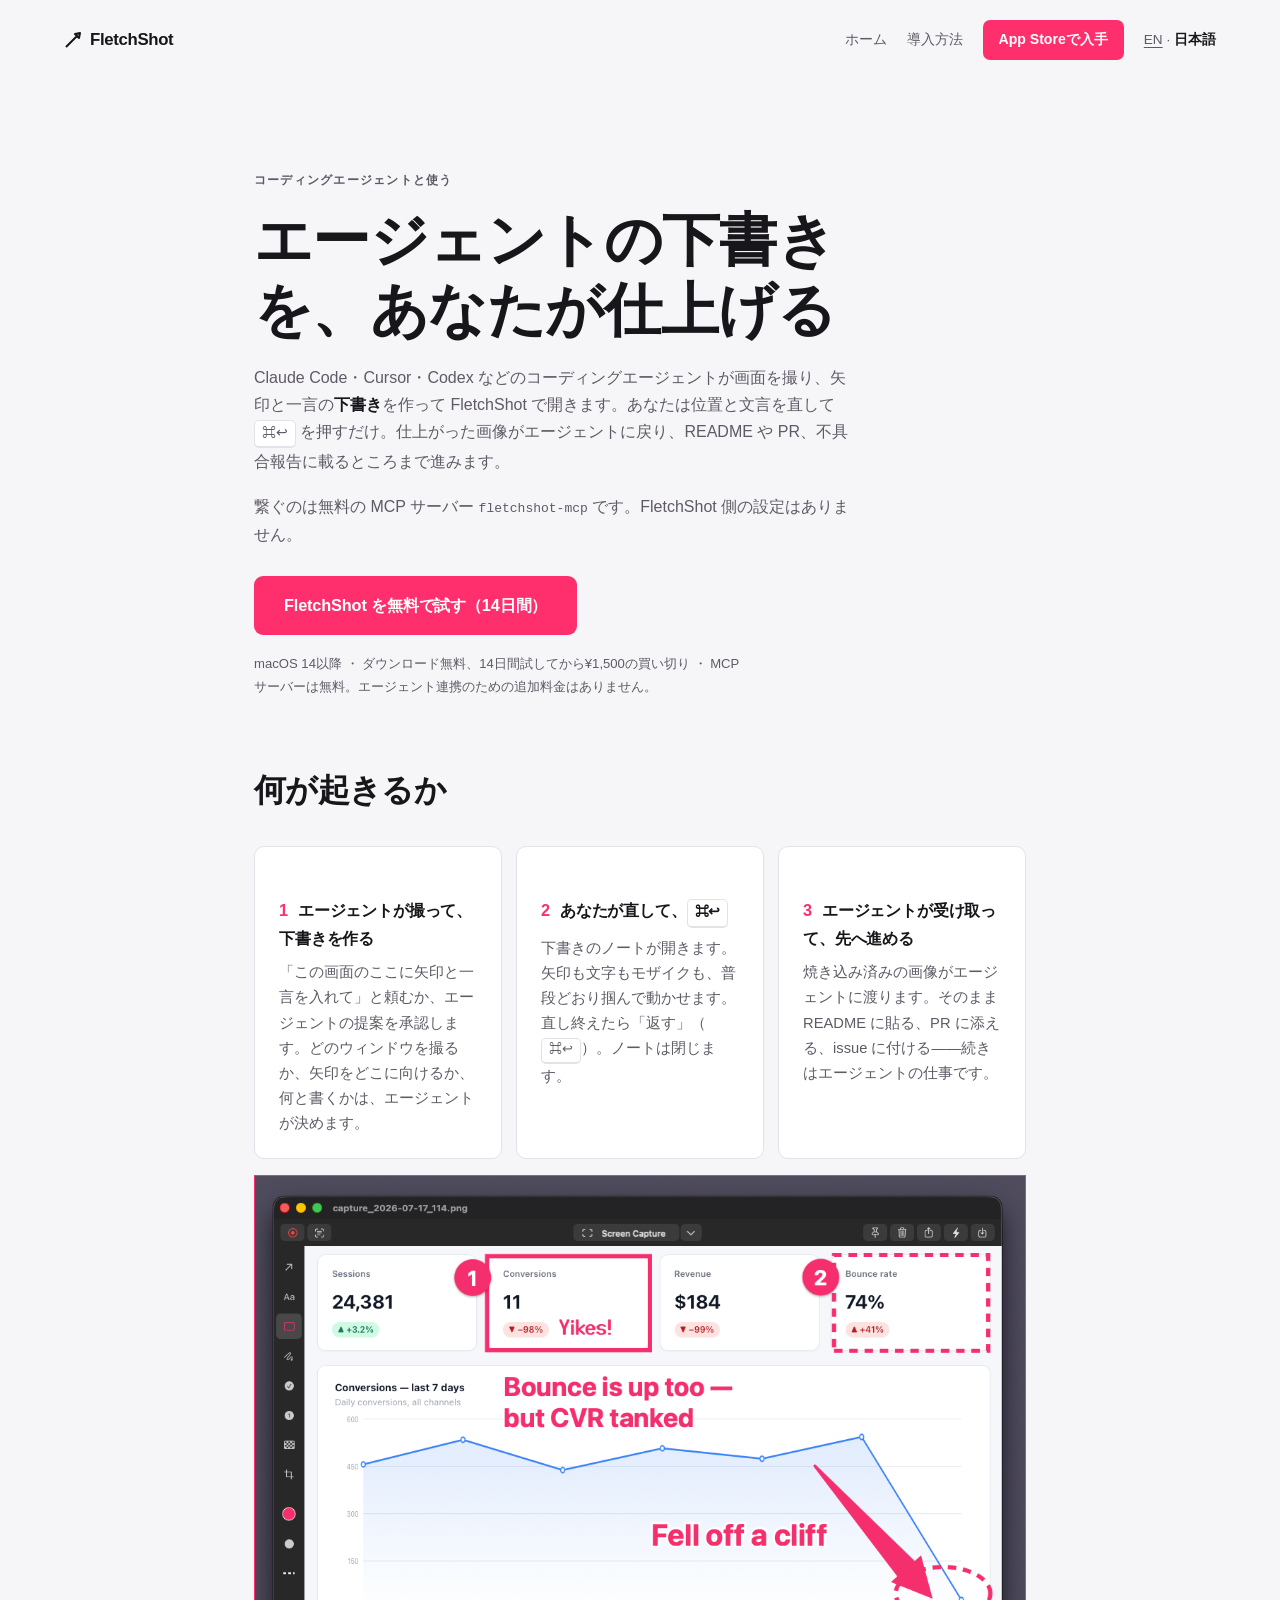
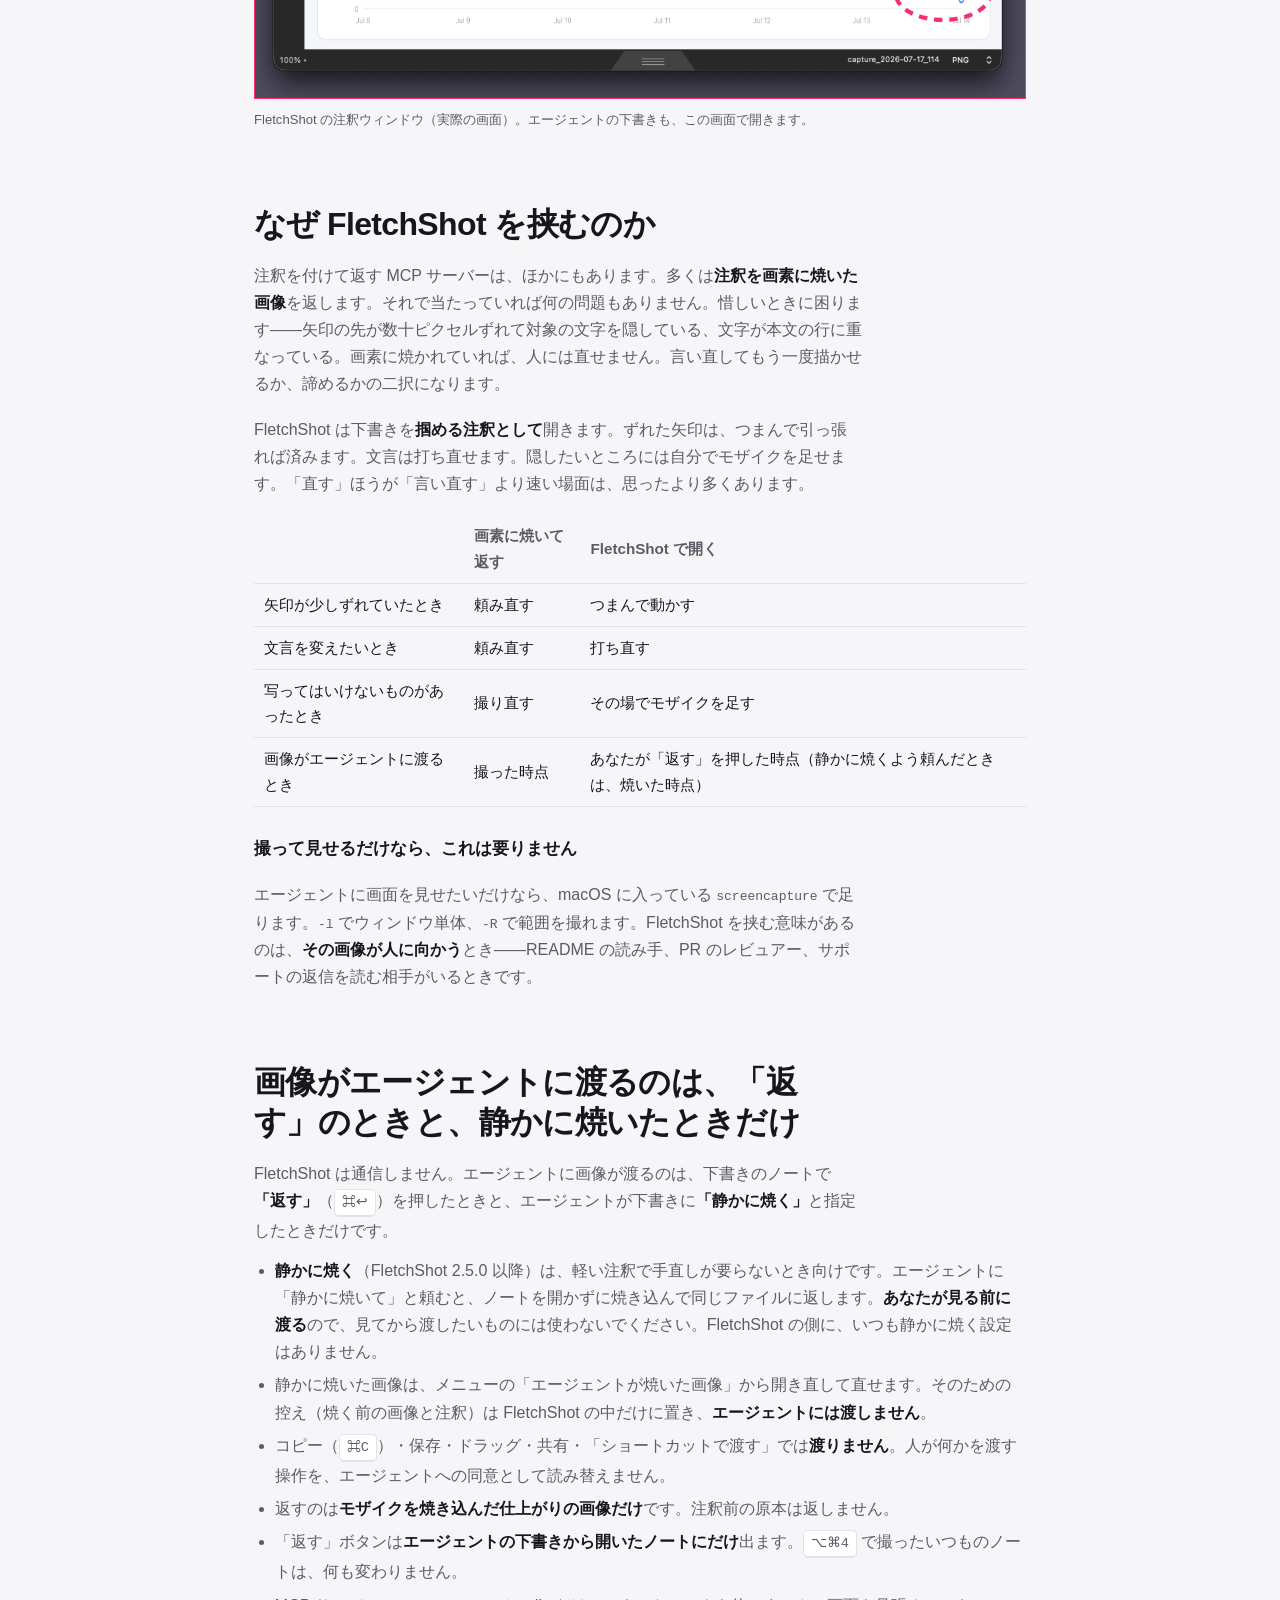
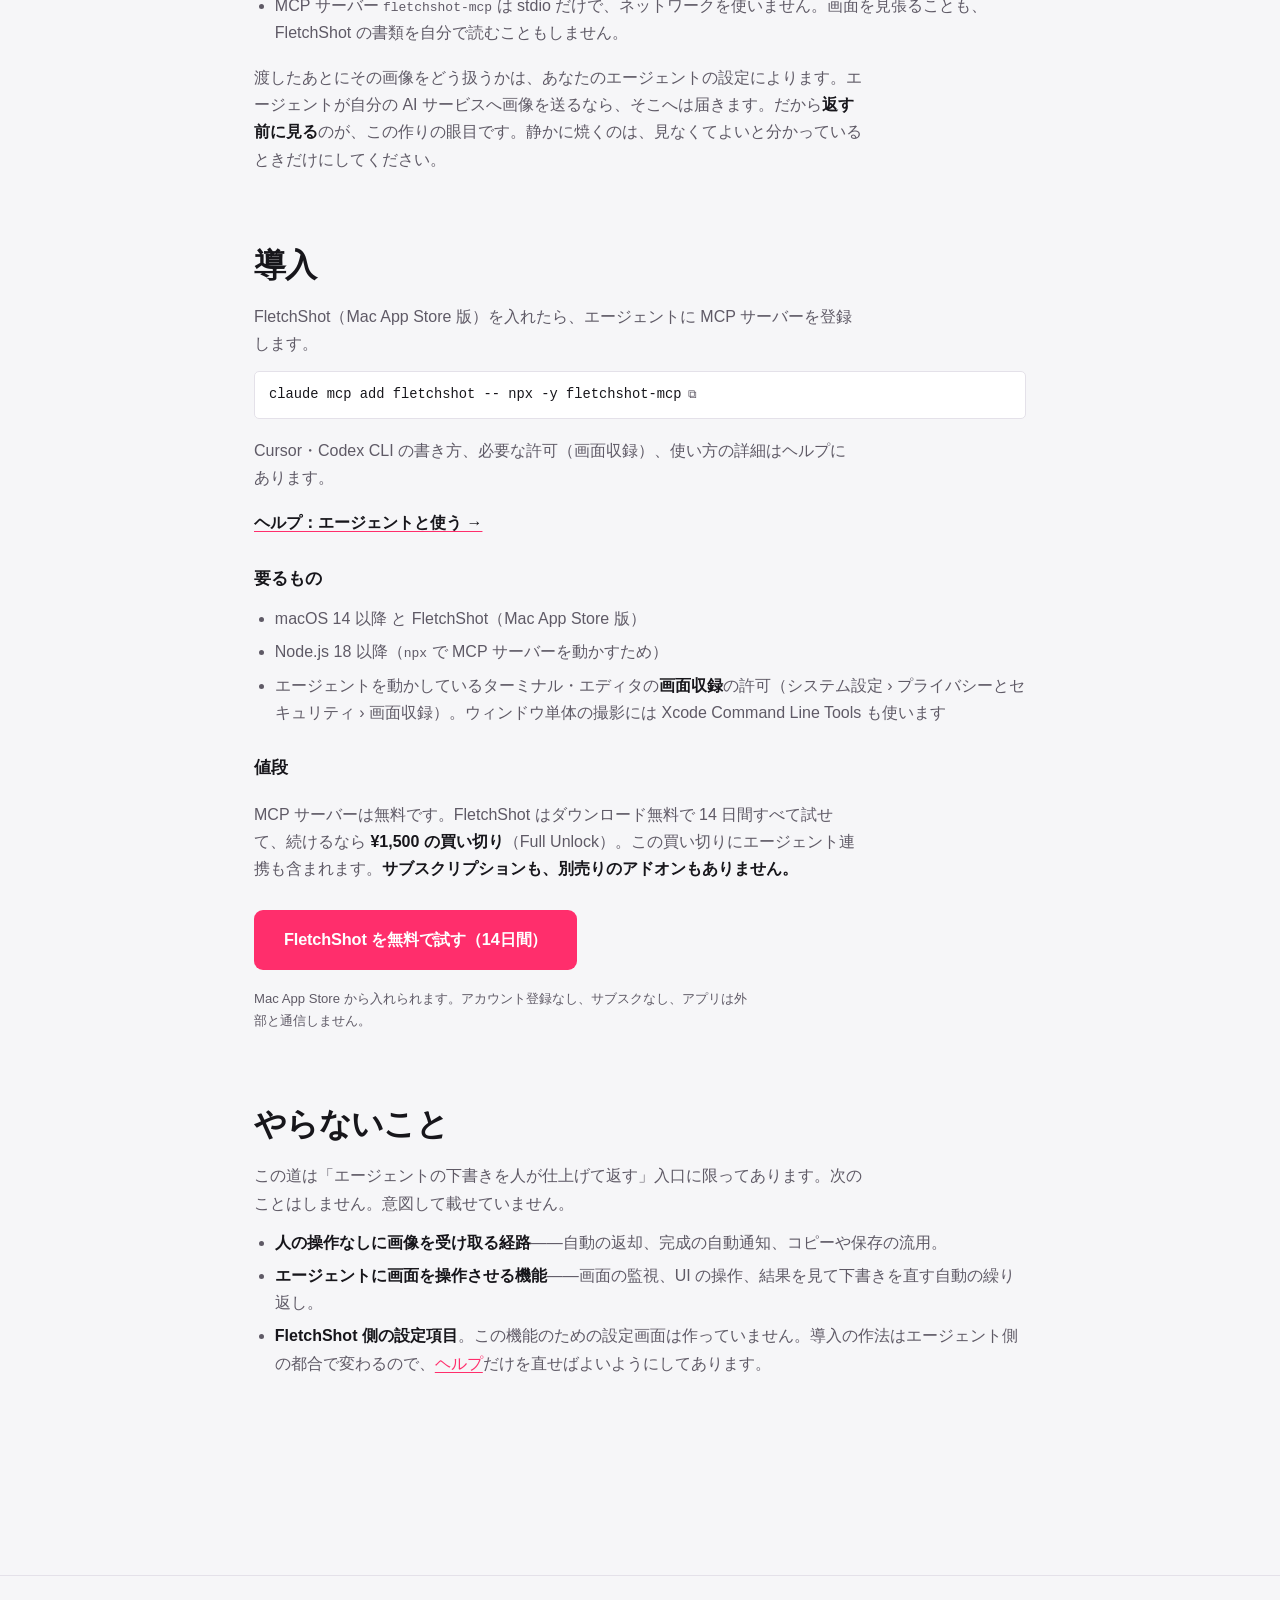
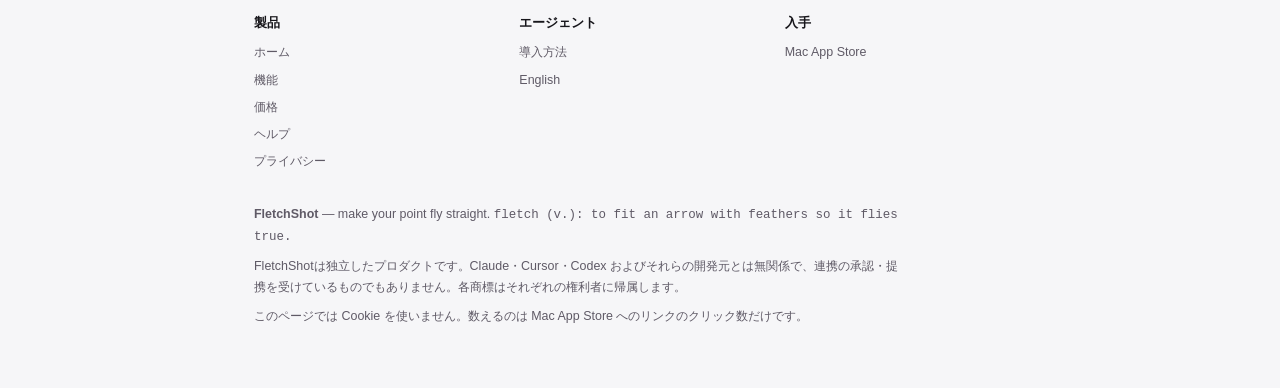
==== commit d085dbe6: "sync: fletch@ba3a4a6" ====
--- a/agent-ja.html
+++ b/agent-ja.html
@@ -12,6 +12,9 @@
 <link rel="alternate" hreflang="en" href="https://fletchshot.app/agent.html">
 <link rel="alternate" hreflang="ja" href="https://fletchshot.app/agent-ja.html">
 <link rel="alternate" hreflang="x-default" href="https://fletchshot.app/agent.html">
+<link rel="icon" href="favicon.ico" sizes="any">
+<link rel="icon" href="icon-192.png" type="image/png">
+<link rel="apple-touch-icon" href="apple-touch-icon.png">
 <link rel="stylesheet" href="style.css">
 </head>
 <body>
@@ -80,7 +83,7 @@
       <tr><td>矢印が少しずれていたとき</td><td>頼み直す</td><td>つまんで動かす</td></tr>
       <tr><td>文言を変えたいとき</td><td>頼み直す</td><td>打ち直す</td></tr>
       <tr><td>写ってはいけないものがあったとき</td><td>撮り直す</td><td>その場でモザイクを足す</td></tr>
-      <tr><td>画像がエージェントに渡るとき</td><td>撮った時点</td><td>あなたが「返す」を押した時点</td></tr>
+      <tr><td>画像がエージェントに渡るとき</td><td>撮った時点</td><td>あなたが「返す」を押した時点（静かに焼くよう頼んだときは、焼いた時点）</td></tr>
     </table>
     <h3>撮って見せるだけなら、これは要りません</h3>
     <p>エージェントに画面を見せたいだけなら、macOS に入っている <code>screencapture</code> で足ります。<code>-l</code> でウィンドウ単体、<code>-R</code> で範囲を撮れます。FletchShot を挟む意味があるのは、<strong>その画像が人に向かう</strong>とき——README の読み手、PR のレビュアー、サポートの返信を読む相手がいるときです。</p>
@@ -89,15 +92,17 @@
 
 <section id="privacy">
   <div class="wrap prose">
-    <h2 class="head">画像がエージェントに渡るのは「返す」のときだけ</h2>
-    <p>FletchShot は通信しません。エージェントに画像が渡るのは、下書きのノートで<strong>「返す」</strong>（<kbd>⌘↩</kbd>）を押したときだけです。</p>
+    <h2 class="head">画像がエージェントに渡るのは、「返す」のときと、静かに焼いたときだけ</h2>
+    <p>FletchShot は通信しません。エージェントに画像が渡るのは、下書きのノートで<strong>「返す」</strong>（<kbd>⌘↩</kbd>）を押したときと、エージェントが下書きに<strong>「静かに焼く」</strong>と指定したときだけです。</p>
     <ul>
+      <li><strong>静かに焼く</strong>（FletchShot 2.5.0 以降）は、軽い注釈で手直しが要らないとき向けです。エージェントに「静かに焼いて」と頼むと、ノートを開かずに焼き込んで同じファイルに返します。<strong>あなたが見る前に渡る</strong>ので、見てから渡したいものには使わないでください。FletchShot の側に、いつも静かに焼く設定はありません。</li>
+      <li>静かに焼いた画像は、メニューの「エージェントが焼いた画像」から開き直して直せます。そのための控え（焼く前の画像と注釈）は FletchShot の中だけに置き、<strong>エージェントには渡しません</strong>。</li>
       <li>コピー（<kbd>⌘C</kbd>）・保存・ドラッグ・共有・「ショートカットで渡す」では<strong>渡りません</strong>。人が何かを渡す操作を、エージェントへの同意として読み替えません。</li>
       <li>返すのは<strong>モザイクを焼き込んだ仕上がりの画像だけ</strong>です。注釈前の原本は返しません。</li>
       <li>「返す」ボタンは<strong>エージェントの下書きから開いたノートにだけ</strong>出ます。<kbd>⌥⌘4</kbd> で撮ったいつものノートは、何も変わりません。</li>
       <li>MCP サーバー <code>fletchshot-mcp</code> は stdio だけで、ネットワークを使いません。画面を見張ることも、FletchShot の書類を自分で読むこともしません。</li>
     </ul>
-    <p>渡したあとにその画像をどう扱うかは、あなたのエージェントの設定によります。エージェントが自分の AI サービスへ画像を送るなら、そこへは届きます。だから<strong>返す前に見る</strong>のが、この作りの眼目です。</p>
+    <p>渡したあとにその画像をどう扱うかは、あなたのエージェントの設定によります。エージェントが自分の AI サービスへ画像を送るなら、そこへは届きます。だから<strong>返す前に見る</strong>のが、この作りの眼目です。静かに焼くのは、見なくてよいと分かっているときだけにしてください。</p>
   </div>
 </section>
 
--- a/style.css
+++ b/style.css
@@ -313,6 +313,11 @@
   margin-top: 32px; background: var(--card); border: 1px solid var(--line);
   border-radius: 10px; padding: 28px; display: flex; gap: 28px; flex-wrap: wrap; align-items: baseline;
 }
+/* セールの期間だけ lp.js が出す1行（data-sale-start／data-sale-end） */
+.deal .sale-note {
+  flex-basis: 100%; padding: 10px 14px; border-radius: 8px;
+  background: var(--pink-soft); color: var(--ink); font-size: 0.95rem; font-weight: 700;
+}
 .deal .price { font-size: 2.2rem; font-weight: 800; letter-spacing: -0.02em; }
 .deal .price small { font-size: 0.95rem; font-weight: 500; color: var(--muted); margin-left: 6px; }
 .deal ul { list-style: none; font-size: 0.9rem; color: var(--muted); }
